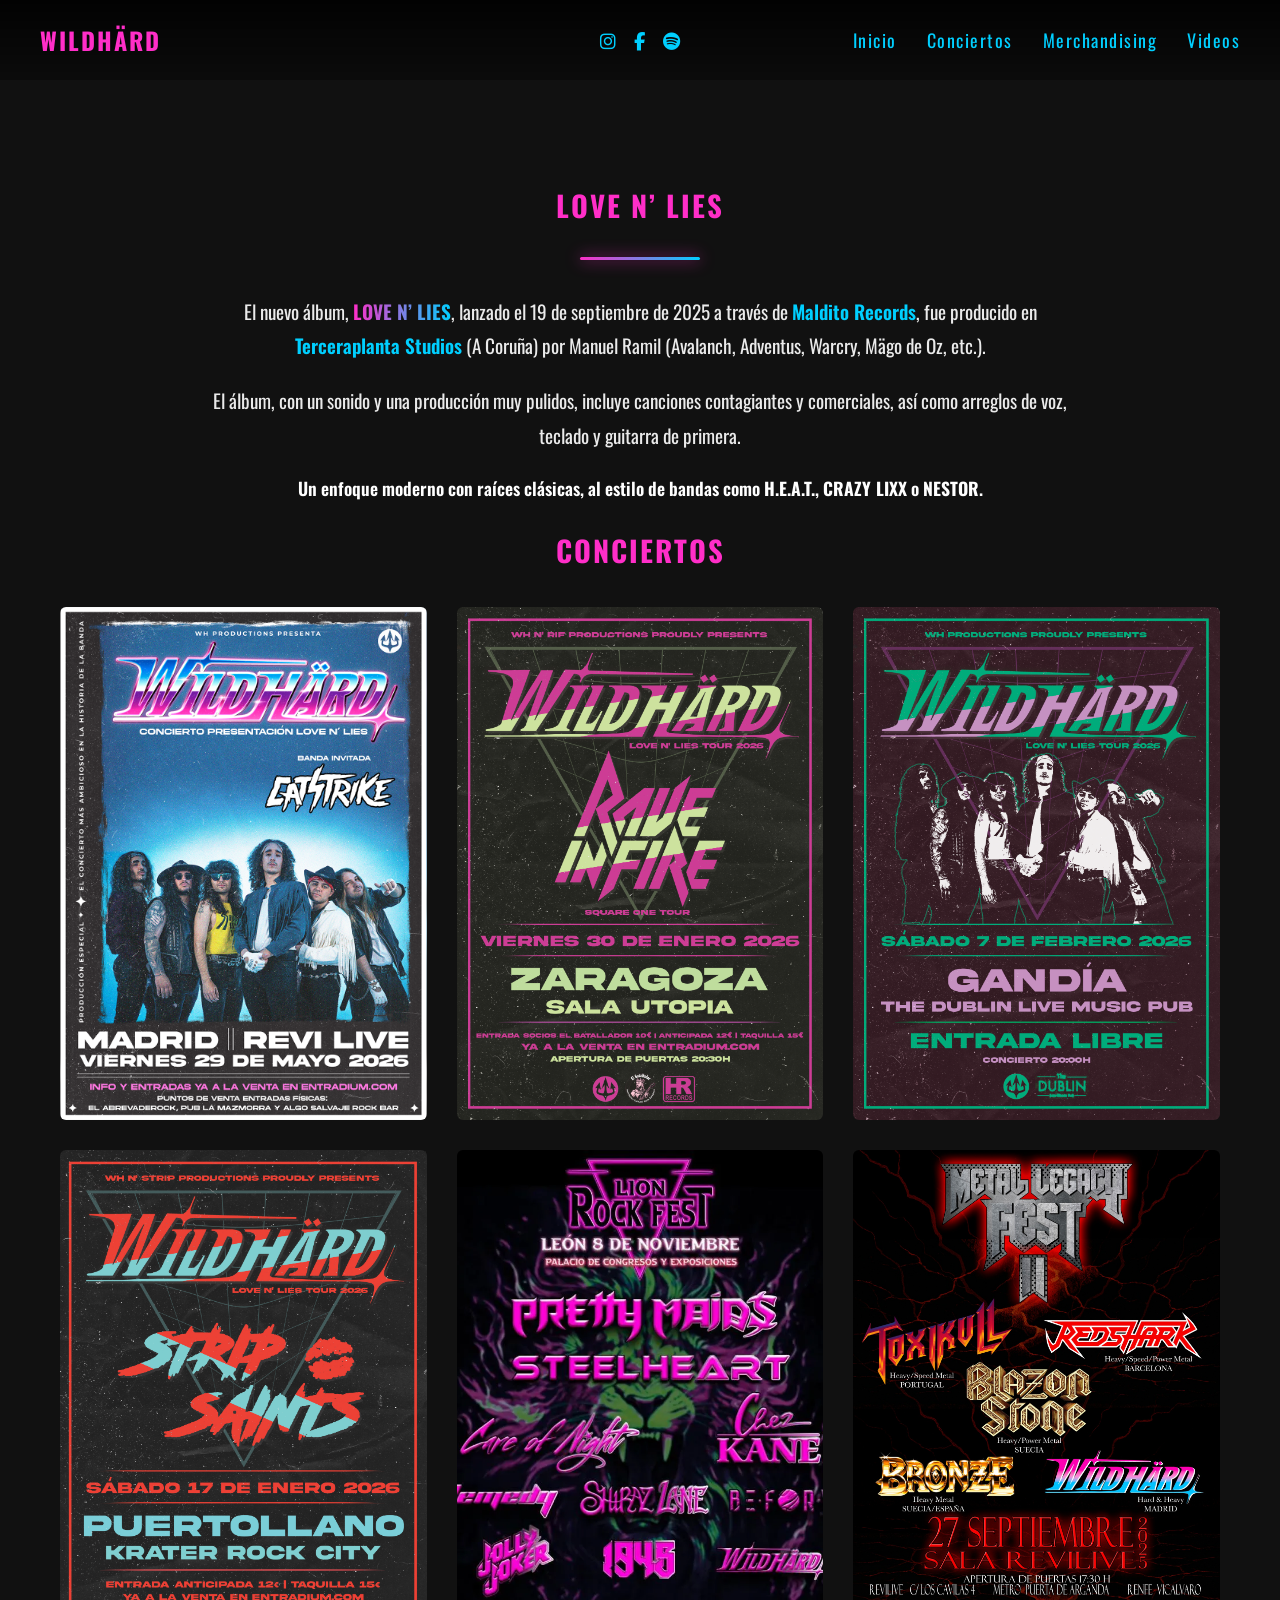
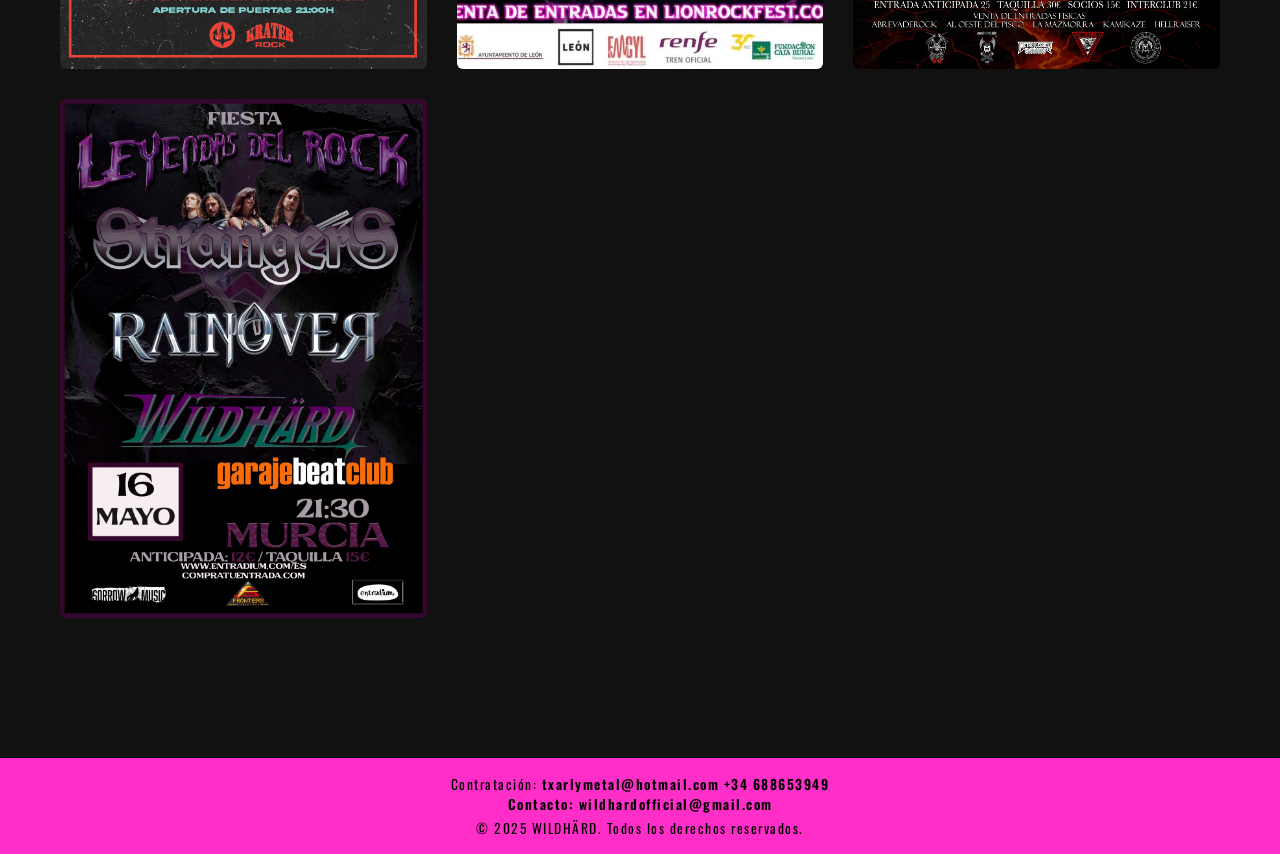
==== conciertos.html @ 35813f17 "cambios redes sociales" ====
<!DOCTYPE html>
<html lang="es">
<head>
    <meta charset="UTF-8">
    <title>WildHärd | Hard Rock Melódico desde Madrid</title>
    <meta name="description" content="WildHärd es una banda madrileña de hard rock melódico con influencias de los 80. Nuevo álbum LOVE N’ LIES disponible.">
    <meta name="keywords" content="WildHärd, hard rock, rock melódico, banda española, heavy rock">
    <meta name="author" content="WildHärd">
    <meta name="viewport" content="width=device-width, initial-scale=1.0">
    <link rel="stylesheet" href="style.css">
    <link href="https://fonts.googleapis.com/css2?family=Oswald:wght@300;400;600&display=swap" rel="stylesheet">
    <link rel="stylesheet" href="https://cdnjs.cloudflare.com/ajax/libs/font-awesome/6.5.1/css/all.min.css">
</head>
<body>
   
<header>
 <header>
     <nav class="navbar">

        <div class="logo">
            <h2>WILDHÄRD</h2>
        </div>

        <div class="nav-socials">
            <a href="https://www.instagram.com/wildhardofficial" target="_blank">
                <i class="fab fa-instagram"></i>
            </a>
            <a href="facebook.com/wildhardofficial" target="_blank">
                <i class="fab fa-facebook-f"></i>
            </a>
            <a href="open.spotify.com/intl-es/artist/3HBIdpcmP59kDYQdPe7354?si=A1oS_pzCQ" target="_blank">
                <i class="fab fa-spotify"></i>
            </a>
        </div>

        <div class="burger" id="burger">☰</div>

        <ul class="menu" id="menu">
            <li><a href="index.html">Inicio</a></li>
            <li><a href="conciertos.html">Conciertos</a></li>
            <li><a href="tienda.html">Merchandising</a></li>
            <li><a href="videos.html">Videos</a></li>
        </ul>

    </nav>
</header>
<main class="container">
 <section class="album-info reveal">

    <h1 class="album-title">
        LOVE N’ LIES
    </h1>

    <div class="glow-divider"></div>

    <p>
        El nuevo álbum, <span class="album-name">LOVE N’ LIES</span>, lanzado el 19 de septiembre de 2025 a través de 
        <a href="https://www.malditorecords.net/" target="_blank" rel="noopener">Maldito Records</a>, 
        fue producido en 
        <a href="https://terceraplanta.com/" target="_blank" rel="noopener">Terceraplanta Studios</a> 
        (A Coruña) por Manuel Ramil (Avalanch, Adventus, Warcry, Mägo de Oz, etc.).
    </p>

    <p>
        El álbum, con un sonido y una producción muy pulidos, incluye canciones contagiantes y comerciales,
        así como arreglos de voz, teclado y guitarra de primera.
    </p>

    <p class="highlight">
        Un enfoque moderno con raíces clásicas, al estilo de bandas como 
        <strong>H.E.A.T.</strong>, <strong>CRAZY LIXX</strong> o <strong>NESTOR</strong>.
    </p>
<h1>CONCIERTOS</h1>
</section>


    <section class="concert-grid">
        
        <div class="concert-card">
            <img src="img/CARTEL REVI RRSS.png" alt="Concierto Madrid">
        </div>

        <div class="concert-card">
            <img src="img/CARTEL ZARAGOZA 30 ENERO 2.png" alt="Concierto Zaragoza">
        </div>

         <div class="concert-card">
            <img src="img/CARTEL GANDÍA 7 FEBRERO.png" alt="Concierto Gandía">
        </div>

        <div class="concert-card">
            <img src="img/CARTEL PUERTOLLANO 17 ENERO JPG.jpg" alt="Concierto Gandía">
        </div>
    
        <div class="concert-card">
            <img src="img/lion-rock-fest.jpg.webp" alt="Concierto Gandía">
        </div>
        <div class="concert-card">
            <img src="img/metal legacy.jpg" alt="Concierto Gandía">
        </div>
        <div class="concert-card">
            <img src="img/Fiesta Leyendas.jpeg" alt="Concierto Gandía">
        </div>

        <!-- Añade tantos como quieras -->
    </section>
</main>
<script>
    const burger = document.querySelector('.burger');
    const menu = document.querySelector('.menu');

    burger.addEventListener('click', () => {
        menu.classList.toggle('active');
    });
</script>
 <footer class="site-footer">
        <p>
            Contratación: 
            <a href="mailto:txarlymetal@hotmail.com">
                txarlymetal@hotmail.com
            </a>
            <a href="callto:+34 688653949">
                +34 688653949
            </a>
               <br>
             <a href="mailto:wildhardofficial@gmail.com">
                Contacto: wildhardofficial@gmail.com
            </a>
        </p>

        <p class="copyright">
            © 2025 WILDHÄRD. Todos los derechos reservados.
        </p>
    </footer>
</body>
</html>
---- style.css ----
* {
    margin: 0;
    padding: 0;
    box-sizing: border-box;
}

img {
    max-width: 100%;
    height: auto;
}
body {
    background-color: #111;
    color: #fff;
    font-family: 'Oswald', sans-serif;

}
.container {
    max-width: 1600px;
    margin: 0 auto;
    padding: 20px 60px 60px;
}
/* NAVBAR */
.burger {
    display: none;
    font-size: 26px;
    cursor: pointer;
}
.navbar {
    position: fixed;
    top: 0;
    left: 0;
    width: 100vw;
    height: 80px;
    display: flex;
    align-items: center;
    justify-content: space-between; /* 🔑 CLAVE */
    padding: 0 40px;   /* margen visual a los lados */
    z-index: 1000;
    background: linear-gradient(
        to bottom,
        rgba(0,0,0,0.85),
        rgba(0,0,0,0.3)
    );
}

.navbar.scrolled {
    background: rgba(0,0,0,0.9);
}

header {
    padding-top: 80px;   /* MISMO valor que la navbar */
}
.navbar-logo {
    font-size: 50px;
    font-weight: 600;
    letter-spacing: 3px;
    margin-right: auto; 
    display: flex;
    align-items: center;  
         /* 🔑 lo empuja al extremo izquierdo */
}
.navbar-logo h2 {
             /* 🔑 CLAVE ABSOLUTA */
    font-size: 45px;
    letter-spacing: 3px;
    font-weight: 600;
    color: #f052c6; 
}

/* ===== SOCIAL ICONS NAVBAR ===== */
.nav-socials {
    display: flex;
    gap: 18px;
    position: absolute;
    left: 50%;
    transform: translateX(-50%);
}

.nav-socials a {
    color: #00cfff;
    font-size: 18px;
    transition: transform 0.3s ease, color 0.3s ease;
}

.nav-socials a:hover {
    color: #ff2ec8;
    transform: scale(1.25);
}
.menu {
    list-style: none;
    display: flex;
    gap: 30px;
    margin-left: 0;   /* 🔑 ESTO lo empuja a la derecha */
}

.menu li a {
    font-family: 'Oswald', sans-serif;
    text-decoration: none;
    color: #00cfff;                /* AZUL */
    font-size: 18px;
    letter-spacing: 1.5px;
    transition: color 0.3s ease, text-shadow 0.3s ease;
}

/* HOVER ROSA */
.menu li a:hover {
    color: #ff2ec8;                /* ROSA */
    text-shadow: 0 0 8px rgba(255, 46, 200, 0.8);
}

/* LINK ACTIVO (opcional) */
.menu li a.active {
    color: #ff2ec8;
}

.media-section {
    max-width: 1200px;
    margin: 80px auto;
    text-align: center;
    padding: 0 60px;
}

.media-embed {
    width: 100%;
    max-width: 1100px;
    margin: 40px auto;
}

.media-embed iframe {
    width: 120%;
    height: 480px;
    border-radius: 12px;
    border: none;
}
/* MÓVIL */
@media (max-width: 768px) {
    .media-embed {
    width: 100%;
    max-width: 500px;   /* ⬅️ MÁS ANCHO */
    padding: 0 0px;    /* aire en móviles pequeños */
}

.media-embed iframe {
    width: 400;
    height: 400px;
    border-radius: 10px;
    border: none;
}

}

/* CAROUSEL */
.carousel {  
    height: 50vh;
    position: relative;
    overflow: hidden;
}

.carousel img {
    position: absolute;
    width: 100%;
    height: 100%;
    object-fit:cover;
    opacity: 0;
    transition: opacity 1s ease-in-out;
}

.carousel img.active {
    opacity: 1;
}
.carousel img.top {
    object-position: center 13%;
    opacity: 1;
}
.superior {
    object-position: center 20%;
    opacity: 1;
}

/* ===== TÍTULO SECCIÓN FORMACIÓN ===== */
.members h2, .media-section h2 {
    text-align: center;
    margin-bottom: 60px;
    font-size: 2rem;
    letter-spacing: 3px;
}


/* BAND DESCRIPTION */
.bandlogo {
    display: flex;
    justify-content: center;
    margin: 20px 30px 30px 40px;
}

.bandlogo img {
    max-width: 900px;   /* ajusta según el tamaño del logo */
    width: 100%;
    height: auto;
    filter: drop-shadow(0 0 15px rgba(0,0,0,0.8));
}

.band-description {
    max-width: 1500px;
    margin: 40px auto;
    text-align: justify;
    font-size: 22px;
    line-height: 1.8;
}

/* MEMBERS */
.members {
    max-width: 1500px;
    margin: 0 auto 100px;
}

.member {
    display: flex;
    align-items: center;
    margin: 60px 0;
    gap: 40px;
    justify-content: center;
}

.member.reverse {
    flex-direction: row-reverse;
}

.member img {
    width: 300px;
    height: 400px;
    object-fit: cover;
    filter: grayscale(20%);
    border-radius: 10px;
    transition: transform 0.4s ease, box-shadow 0.4s ease;
}
/* ===== IMÁGENES MIEMBROS ===== */

/* Hover */
.member img:hover {
    transform: scale(1.07);
    box-shadow: 
        0 0 15px rgba(0, 207, 255, 0.6),
        0 0 30px rgba(255, 46, 200, 0.4);
}

@media (max-width: 768px) {

    .member {
        flex-direction: column;
        text-align: center;
    }

    .member.reverse {
        flex-direction: column;
    }

    .member img {
        width: 220px;
        margin-bottom: 20px;
    }
}

.member-text h3 {
    font-size: 32px;
    margin-bottom: 10px;
     color: #00cfff;
}

.member-text p {
    font-weight: 500;
    line-height: 1.6;
    font-size: 22px;
    
}
/*MOBILE */

@media (max-width: 768px) {
    .member,
    .member.reverse {
        flex-direction: column;
        text-align: center;
    }

    .member img {
        width: 220px;
        height: 220px;
    }


}

/* ===== MERCH ===== */
.merch-section {
    text-align: center;
    margin-bottom: 100px;
}

.merch-grid {
    display: grid;
    grid-template-columns: repeat(3, 1fr);
    gap: 30px;
    margin-top: 40px;
}

.merch-grid a {
    display: block;
    overflow: hidden;
    border-radius: 10px;
}

.merch-grid img {
    width: 100%;
    height: 100%;
    object-fit: cover;
    transition: transform 0.4s ease, box-shadow 0.4s ease;
}

/* Hover brutal */
.merch-grid a:hover img {
    transform: scale(1.08);
    box-shadow:
        0 0 20px rgba(255, 46, 200, 0.6),
        0 0 35px rgba(0, 207, 255, 0.4);
}

/* Responsive */
@media (max-width: 1024px) {
    .merch-grid {
        grid-template-columns: repeat(2, 1fr);
    }
}

@media (max-width: 600px) {
    .merch-grid {
        grid-template-columns: 1fr;
    }
}

/* ===== VIDEOS ===== */
.video-section {
    text-align: center;
    margin-bottom: 100px;
}

.video-grid {
    display: grid;
    grid-template-columns: repeat(3, 1fr);
    gap: 30px;
    margin-top: 40px;
}

.video-card {
    position: relative;
    overflow: hidden;
    cursor: pointer;
    transition: transform 0.3s ease, box-shadow 0.3s ease;
}

.video-card img {
    width: 100%;
    display:flex;
    transition: transform 0.3s ease;
}

.video-card:hover img {
    transform: scale(1.05);
    box-shadow: 0 0 20px rgba(255, 0, 150, 0.6); /* efecto glow rosa/rockero */
}

.video-card a{
    text-decoration: none
}

.video-card p {
    text-align: center;
    margin-top: 0.5rem;
    font-weight: 500;
    color: #fff;
    text-decoration: none;
}
/* Responsive */
@media (max-width: 1024px) {
    .video-grid { grid-template-columns: repeat(2, 1fr); }
}
@media (max-width: 600px) {
    .video-grid { grid-template-columns: 1fr; }
}


/* ===== FOOTER ===== */
/* ===== FOOTER FULL WIDTH ===== */
.site-footer {
    width: 100%;
    background: #ff2ec8;
    color: #000;
    text-align: center;
    padding: 12px 10px;      /* más fino */
    font-family: 'Oswald', sans-serif;
    letter-spacing: 1.5px;
    margin-top: 80px;
}

.site-footer p {
    margin: 4px 0;          /* menos aire vertical */
    font-size: 0.85rem;
}

.site-footer a {
    color: #000;
    font-weight: 600;
    text-decoration: none;
    transition: color 0.3s ease, text-shadow 0.3s ease;
}

.site-footer a:hover {
    color: #fff;
    text-shadow: 0 0 6px rgba(255, 255, 255, 0.6);
    box-shadow: 0 -2px 15px rgba(255, 46, 200, 0.6);
}
/* MOBILE NAV */
@media (max-width: 768px) {
    .menu {
        position: absolute;
        top: 100%;
        right: 0;
        width: 100%;
        background: #000;
        flex-direction: column;
        align-items: center;
        gap: 20px;
        padding: 30px 0;
        display: none;
    }

    .menu.active {
        display: flex;
    }

    .burger {
        display: block;
        margin-left: auto;
    }
      .nav-socials {
        display: flex !important;
        gap: 15px;
        margin-left: 10vw;
    }
}
@media (max-width: 1024px) {
    .logo h2 {
        font-size: 34px;
    }

    .menu {
        gap: 20px;
    }

    .menu li a {
        font-size: 16px;
    }

    .nav-socials a {
        font-size: 18px;
    }
}
@media (max-width: 768px) {

    .navbar {
        padding: 0 20px;
    }

    /* Ocultamos menú y redes */
    .menu,
    .nav-socials {
        display: none;
    }

    /* Burger visible */
    .burger {
        display: block;
        margin-left: auto;
        font-size: 28px;
        color: #00cfff;
        cursor: pointer;
    }

    .logo h2 {
        font-size: 30px;
    }

    /* MENU DESPLEGABLE */
    .menu.active {
        position: absolute;
        top: 80px;
        left: 0;
        width: 100%;
        background: rgba(0,0,0,0.95);
        flex-direction: column;
        align-items: center;
        gap: 20px;
        padding: 30px 0;
        display: flex;
    }

    .menu.active + .nav-socials {
        display: flex;
        justify-content: center;
        gap: 25px;
        padding-bottom: 20px;
    }
}
/* CONCIERTOS */
.concert-grid {
    display: grid;
    grid-template-columns: repeat(3, 1fr);
    gap: 30px;
}
.concert-card {
    background: #111;
    overflow: hidden;
    border-radius: 6px;
    transition: transform 0.4s ease, box-shadow 0.4s ease;
}
.concert-card img {
    width: 100%;
    height: 100%;
    object-fit: cover;
    display: block;
}
.concert-card:hover {
    transform: scale(1.05);
    box-shadow: 0 20px 40px rgba(0,0,0,0.7);
}
.album-info {
    max-width: 900px;
    margin: 0 auto 30px;
    text-align: center;
    color: #eaeaea;
    font-size: 1.2rem;
    line-height: 1.8;
}

.album-info p {
    margin-bottom: 20px;
}

.album-info a {
    color: #00cfff;
    text-decoration: none;
    font-weight: 600;
    transition: color 0.3s ease;
}

.album-info a:hover {
    color: #ff2ec8;
}

.album-info .highlight {
    font-size: 1.1rem;
    font-weight: 600;
    color: #ffffff;
}
/* ===== H1 ROSA (TODAS LAS PÁGINAS) ===== */
h1,h2 {
    color: #ff2ec8;
    font-family: 'Oswald', sans-serif;
    letter-spacing: 2px;
}
/* LOVE N' LIES resaltado dentro del texto */
.album-name {
    font-weight: 700;
    background: linear-gradient(90deg, #ff2ec8, #00cfff);
    -webkit-background-clip: text;
    -webkit-text-fill-color: transparent;
}

/* Línea separadora con glow */
.glow-divider {
    width: 120px;
    height: 3px;
    margin: 25px auto 35px;
    background: linear-gradient(90deg, #ff2ec8, #00cfff);
    box-shadow: 0 0 15px rgba(255, 46, 200, 0.8);
    border-radius: 10px;
}

@media (max-width: 1024px) {
    .concert-grid {
        grid-template-columns: repeat(2, 1fr);
    }

    .concert-card img {
        height: 380px;
    }
}
@media (max-width: 600px) {
    .concert-grid {
        grid-template-columns: 1fr;
    }

    .concert-card img {
        height: 320px;
    }
}
@media (max-width: 600px) {
    .album-info {
        font-size: 0.95rem;
        padding: 0 10px;
    }

    .album-info .highlight {
        font-size: 1rem;
    }
}
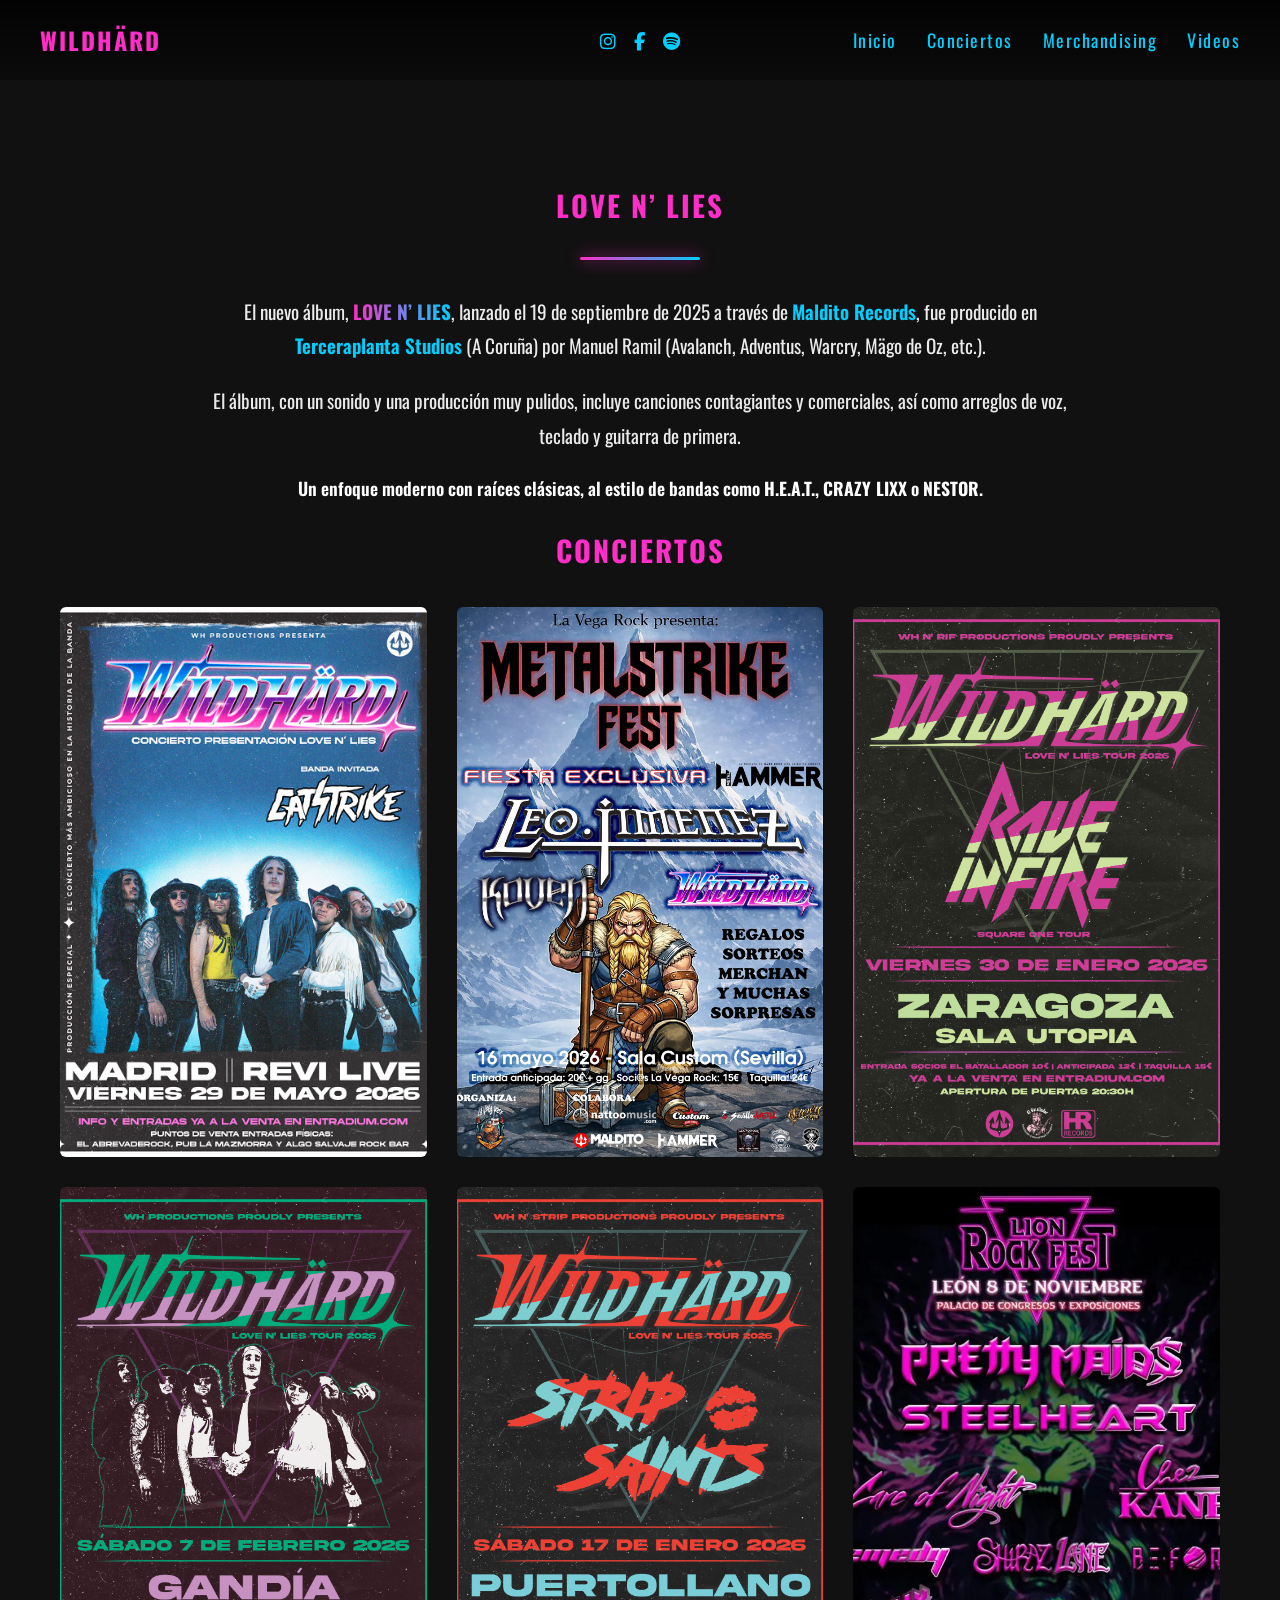
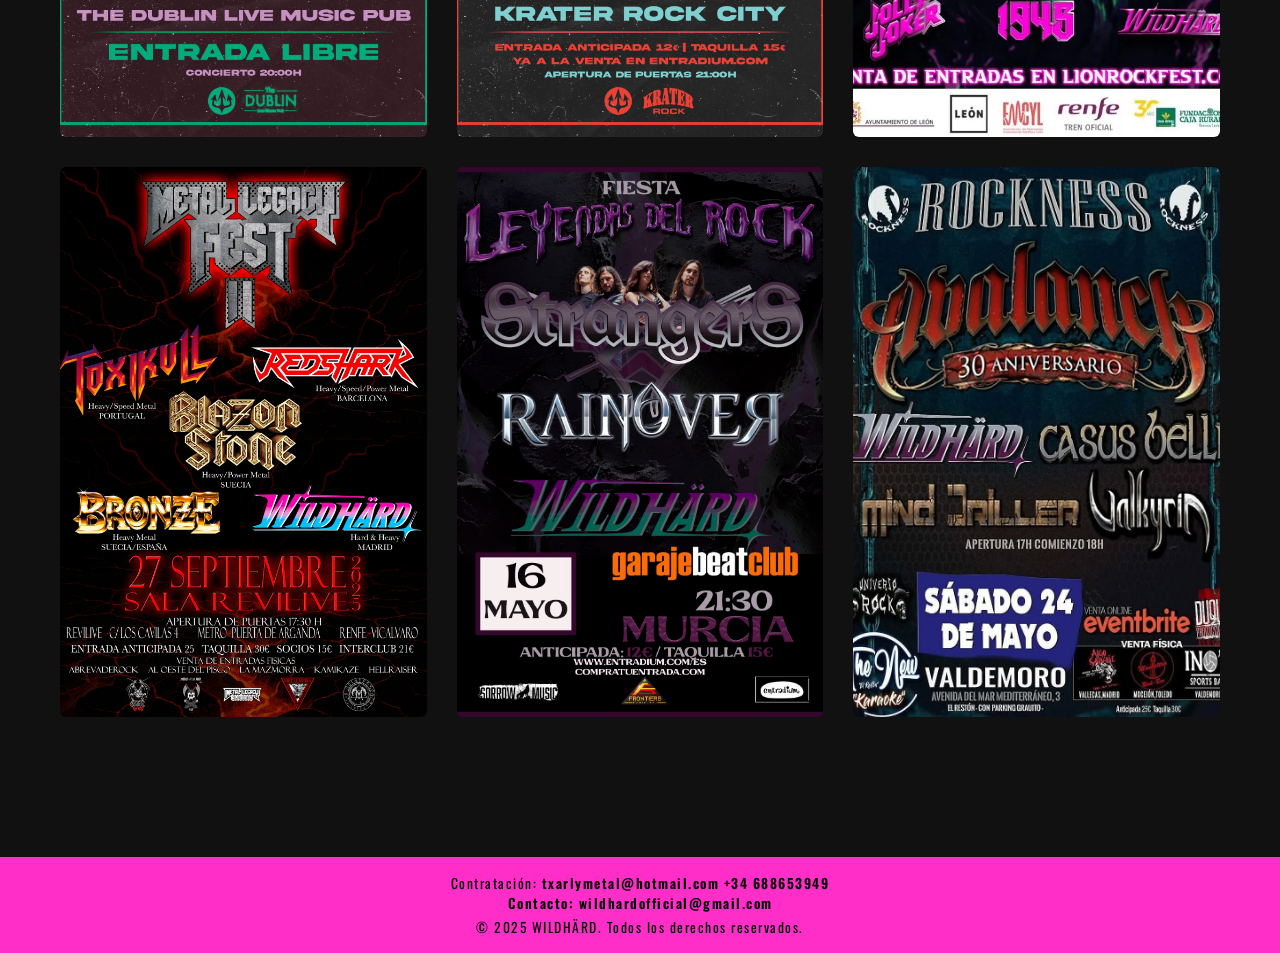
==== commit 6947009c: "Cambios para publicar" ====
--- a/conciertos.html
+++ b/conciertos.html
@@ -76,8 +76,22 @@
 
     <section class="concert-grid">
         
+        <a 
+        href="https://entradium.com/es/events/wildhard-en-madrid-concierto-presentacion-love-n-lies"
+        target="_blank"
+        class="concert-link"
+        >
+            <div class="concert-card">
+                <img src="img/CARTEL REVI RRSS.png" alt="Concierto Madrid">
+
+                <div class="concert-overlay">
+                    <span>COMPRAR ENTRADAS</span>
+                </div>
+            </div>
+        </a>
+
         <div class="concert-card">
-            <img src="img/CARTEL REVI RRSS.png" alt="Concierto Madrid">
+            <img src="img/sevilla metalstrike fest 16 mayo.jpg" alt="Concierto Sevilla">
         </div>
 
         <div class="concert-card">
@@ -100,6 +114,9 @@
         </div>
         <div class="concert-card">
             <img src="img/Fiesta Leyendas.jpeg" alt="Concierto Gandía">
+        </div>
+           <div class="concert-card">
+            <img src="img/avalanch.jpeg" alt="Concierto Avalanch">
         </div>
 
         <!-- Añade tantos como quieras -->
--- a/style.css
+++ b/style.css
@@ -124,25 +124,44 @@
 .media-embed {
     width: 100%;
     max-width: 1100px;
-    margin: 40px auto;
+    margin: auto;
 }
 
 .media-embed iframe {
-    width: 120%;
+    width: 100%;
     height: 480px;
     border-radius: 12px;
     border: none;
 }
+.dossier-btn {
+    display: inline-block;
+    margin-top: 30px;
+    padding: 14px 32px;
+    border: 2px solid #ff2ec8;
+    color: #ff2ec8;
+    text-decoration: none;
+    font-family: 'Oswald', sans-serif;
+    letter-spacing: 2px;
+    text-transform: uppercase;
+    box-shadow: 0 0 20px rgba(255,46,200,0.6);
+    transition: all 0.3s ease;
+}
+
+.dossier-btn:hover {
+    background: #ff2ec8;
+    color: #000;
+    box-shadow: 0 0 30px rgba(255,46,200,0.9);
+}
 /* MÓVIL */
 @media (max-width: 768px) {
     .media-embed {
     width: 100%;
-    max-width: 500px;   /* ⬅️ MÁS ANCHO */
+    max-width: 430px;   /* ⬅️ MÁS ANCHO */
     padding: 0 0px;    /* aire en móviles pequeños */
 }
 
 .media-embed iframe {
-    width: 400;
+    width: 230px;
     height: 400px;
     border-radius: 10px;
     border: none;
@@ -305,11 +324,46 @@
 }
 
 .merch-grid a {
+    position: relative;  
     display: block;
     overflow: hidden;
     border-radius: 10px;
 }
-
+.price {
+    position: absolute;
+    top: 14px;
+    right: 14px;
+    background: rgba(0, 0, 0, 0.85);
+    color: #ff2ec8;
+    font-family: 'Oswald', sans-serif;
+    font-size: 0.95rem;
+    padding: 6px 12px;
+    border: 2px solid #ff2ec8;
+    border-radius: 20px;
+    letter-spacing: 1px;
+    z-index: 3;
+    box-shadow: 0 0 10px rgba(255, 46, 200, 0.6);
+}
+.overlay {
+    position: absolute;
+    inset: 0;
+    background: rgba(0, 0, 0, 0.75);
+    display: flex;
+    align-items: center;
+    justify-content: center;
+    color: #ff2ec8;
+    font-family: 'Oswald', sans-serif;
+    font-size: 1rem;
+    letter-spacing: 2px;
+    opacity: 0;
+    transition: opacity 0.3s ease;
+    z-index: 2;
+}
+
+/* Hover */
+.merch-grid a:hover .overlay {
+    opacity: 1;
+}
 .merch-grid img {
     width: 100%;
     height: 100%;
@@ -517,11 +571,48 @@
     grid-template-columns: repeat(3, 1fr);
     gap: 30px;
 }
+
 .concert-card {
+    position: relative;
     background: #111;
     overflow: hidden;
     border-radius: 6px;
+    aspect-ratio: 2 / 3;   /* 🔑 MISMO FORMATO CARTEL */
     transition: transform 0.4s ease, box-shadow 0.4s ease;
+
+}
+.concert-link {
+    text-decoration: none;
+    color: inherit;
+}
+/* Overlay */
+.concert-overlay {
+    position: absolute;
+    inset: 0;
+    background: rgba(0, 0, 0, 0.75);
+    display: flex;
+    align-items: center;
+    justify-content: center;
+    opacity: 0;
+    transition: opacity 0.3s ease;
+}
+
+/* Texto */
+.concert-overlay span {
+    padding: 14px 28px;
+    border: 2px solid #ff2ec8;
+    color: #ff2ec8;
+    font-family: 'Oswald', sans-serif;
+    letter-spacing: 2px;
+    font-size: 1rem;
+    text-transform: uppercase;
+    box-shadow: 0 0 15px rgba(255, 46, 200, 0.6);
+    background: rgba(0,0,0,0.6);
+}
+
+/* Hover */
+.concert-card:hover .concert-overlay {
+    opacity: 1;
 }
 .concert-card img {
     width: 100%;
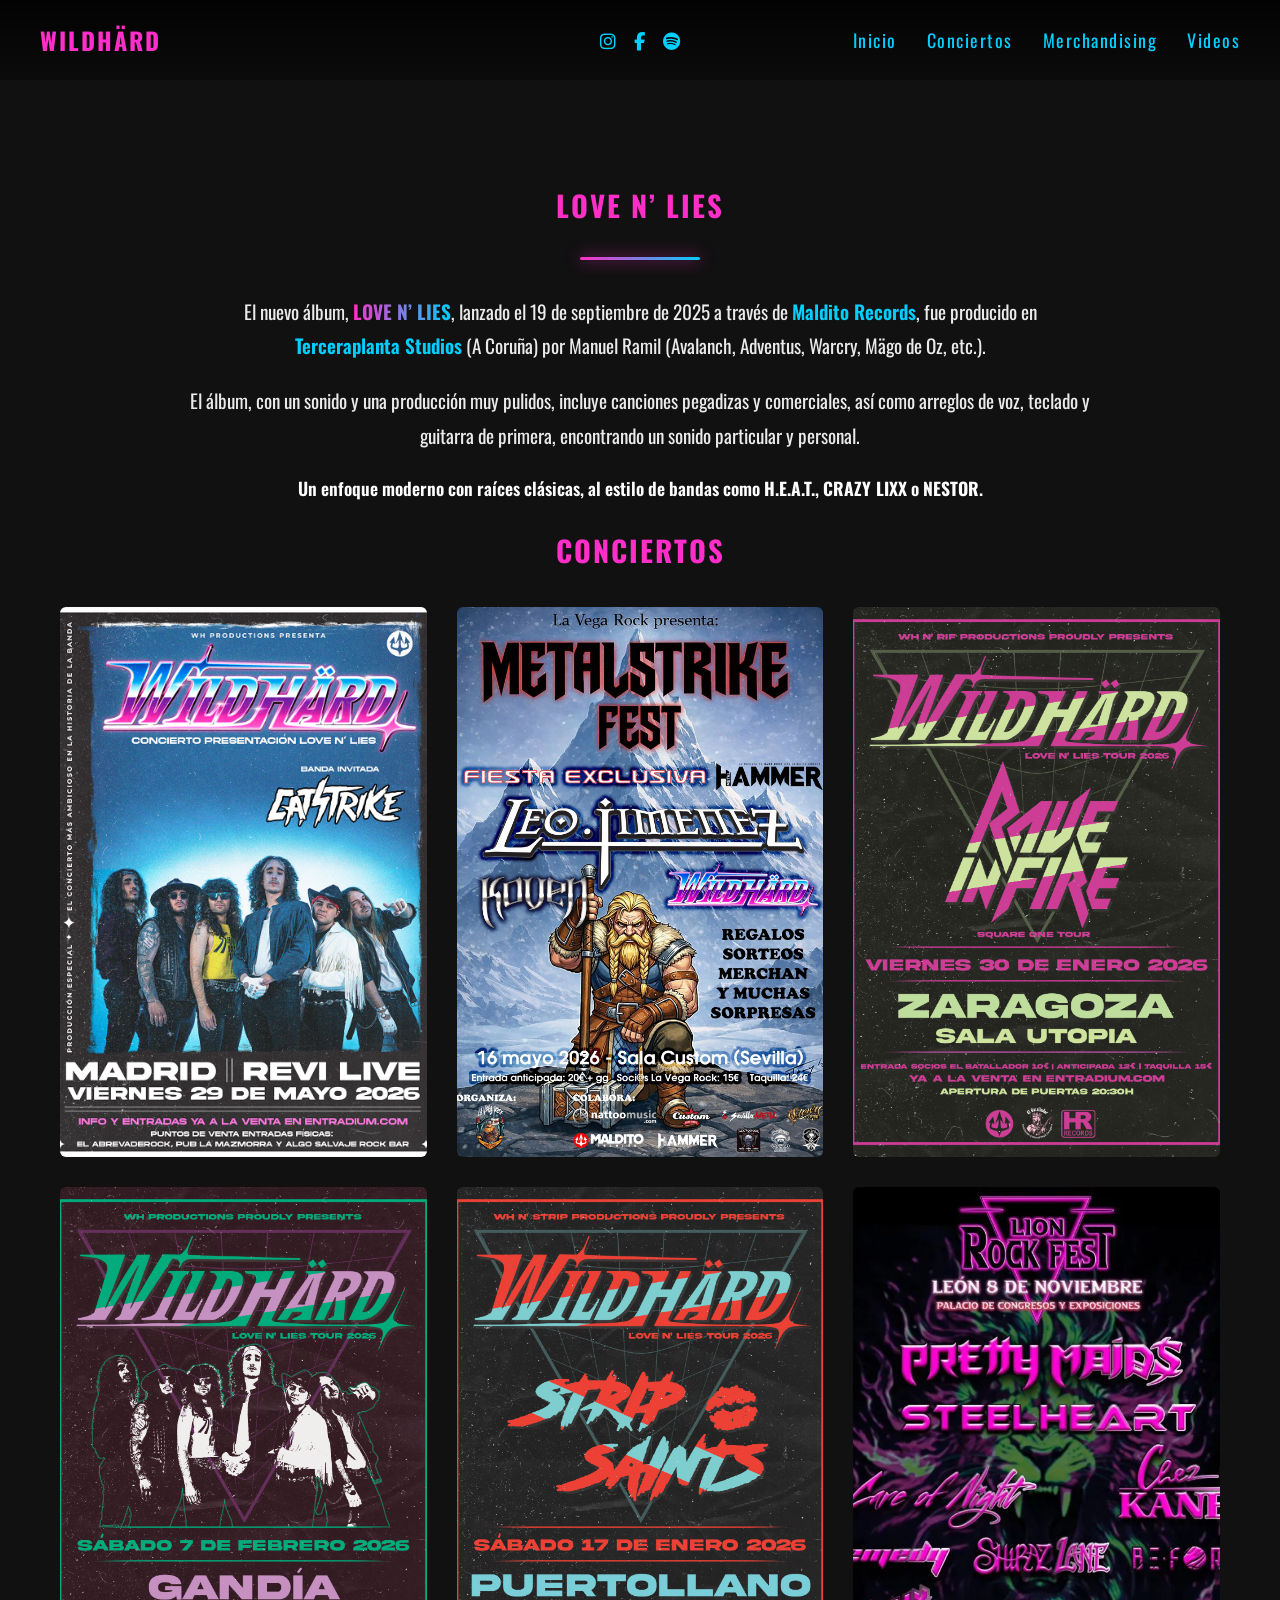
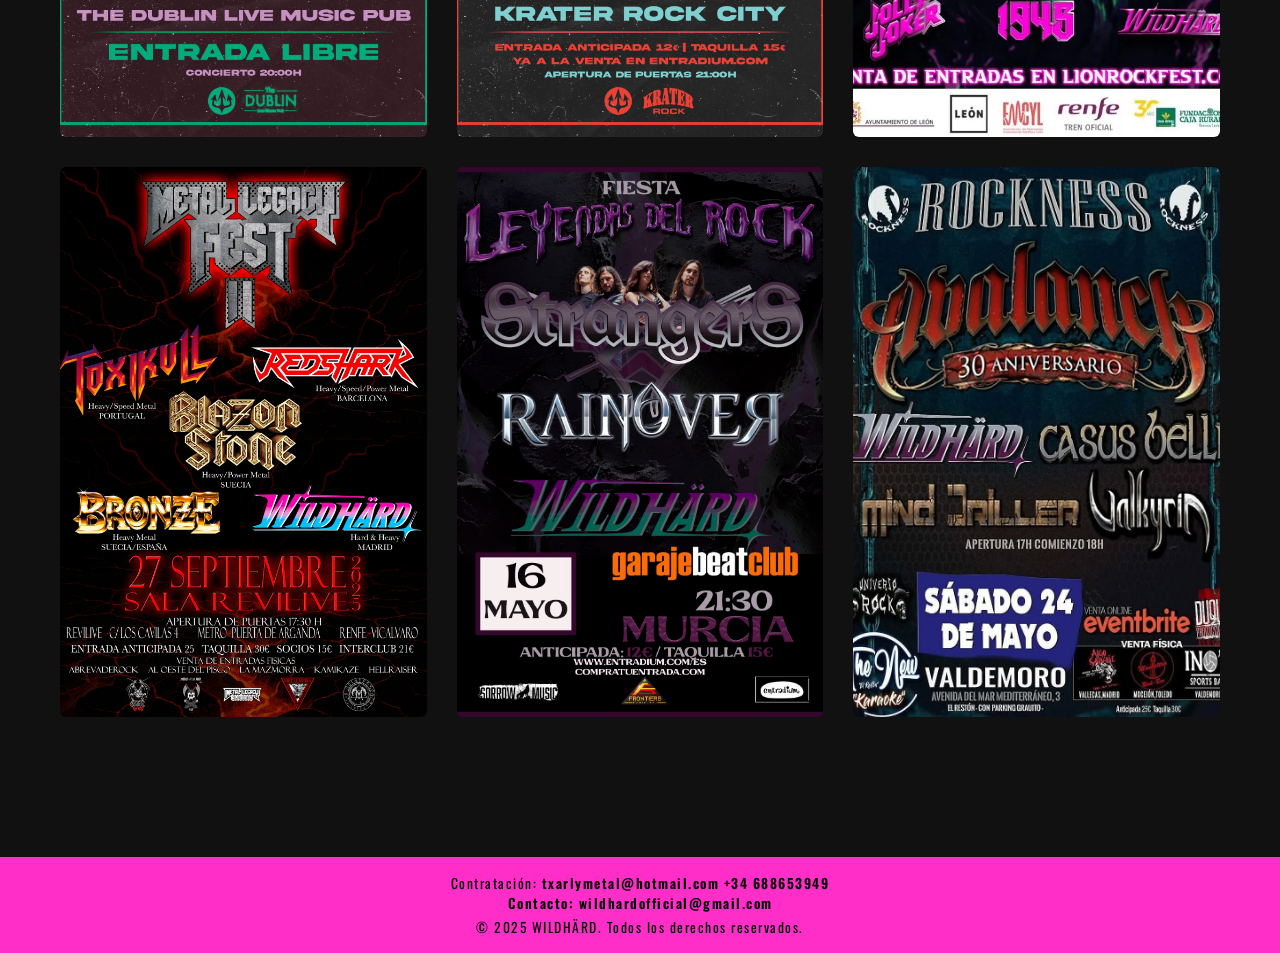
==== commit 8f2ba171: "cambios icono y ortografia y enlaces de los miembros" ====
--- a/conciertos.html
+++ b/conciertos.html
@@ -2,7 +2,7 @@
 <html lang="es">
 <head>
     <meta charset="UTF-8">
-    <title>WildHärd | Hard Rock Melódico desde Madrid</title>
+    <title>WildHärd Official Site | Hard Rock Melódico desde Madrid</title>
     <meta name="description" content="WildHärd es una banda madrileña de hard rock melódico con influencias de los 80. Nuevo álbum LOVE N’ LIES disponible.">
     <meta name="keywords" content="WildHärd, hard rock, rock melódico, banda española, heavy rock">
     <meta name="author" content="WildHärd">
@@ -10,6 +10,8 @@
     <link rel="stylesheet" href="style.css">
     <link href="https://fonts.googleapis.com/css2?family=Oswald:wght@300;400;600&display=swap" rel="stylesheet">
     <link rel="stylesheet" href="https://cdnjs.cloudflare.com/ajax/libs/font-awesome/6.5.1/css/all.min.css">
+    <link rel="icon" href="img/wh-metalizado.ico">
+
 </head>
 <body>
    
@@ -25,10 +27,10 @@
             <a href="https://www.instagram.com/wildhardofficial" target="_blank">
                 <i class="fab fa-instagram"></i>
             </a>
-            <a href="facebook.com/wildhardofficial" target="_blank">
+            <a href="https://www.facebook.com/wildhardofficial" target="_blank">
                 <i class="fab fa-facebook-f"></i>
             </a>
-            <a href="open.spotify.com/intl-es/artist/3HBIdpcmP59kDYQdPe7354?si=A1oS_pzCQ" target="_blank">
+            <a href="https://open.spotify.com/intl-es/artist/3HBIdpcmP59kDYQdPe7354?si=cLyb7bf_Ti2U7myqOc367A" target="_blank">
                 <i class="fab fa-spotify"></i>
             </a>
         </div>
@@ -62,8 +64,8 @@
     </p>
 
     <p>
-        El álbum, con un sonido y una producción muy pulidos, incluye canciones contagiantes y comerciales,
-        así como arreglos de voz, teclado y guitarra de primera.
+        El álbum, con un sonido y una producción muy pulidos, incluye canciones pegadizas y comerciales,
+        así como arreglos de voz, teclado y guitarra de primera, encontrando un sonido particular y personal.
     </p>
 
     <p class="highlight">
--- a/style.css
+++ b/style.css
@@ -157,7 +157,9 @@
     .media-embed {
     width: 100%;
     max-width: 430px;   /* ⬅️ MÁS ANCHO */
-    padding: 0 0px;    /* aire en móviles pequeños */
+    padding: 0 0px; 
+    justify-content: center;   /* aire en móviles pequeños */
+    
 }
 
 .media-embed iframe {
@@ -165,6 +167,8 @@
     height: 400px;
     border-radius: 10px;
     border: none;
+    justify-content: center;
+    margin-right: 0px;
 }
 
 }
@@ -253,6 +257,20 @@
     filter: grayscale(20%);
     border-radius: 10px;
     transition: transform 0.4s ease, box-shadow 0.4s ease;
+}
+.member-link {
+    text-decoration: none;
+    color: inherit;
+    display: block;
+}
+
+.member-link:hover .member {
+    transform: scale(1.02);
+    box-shadow: 0 15px 30px rgba(255, 46, 200, 0.35);
+    padding: 0px;
+}
+.member-text {
+    padding: 10px;
 }
 /* ===== IMÁGENES MIEMBROS ===== */
 
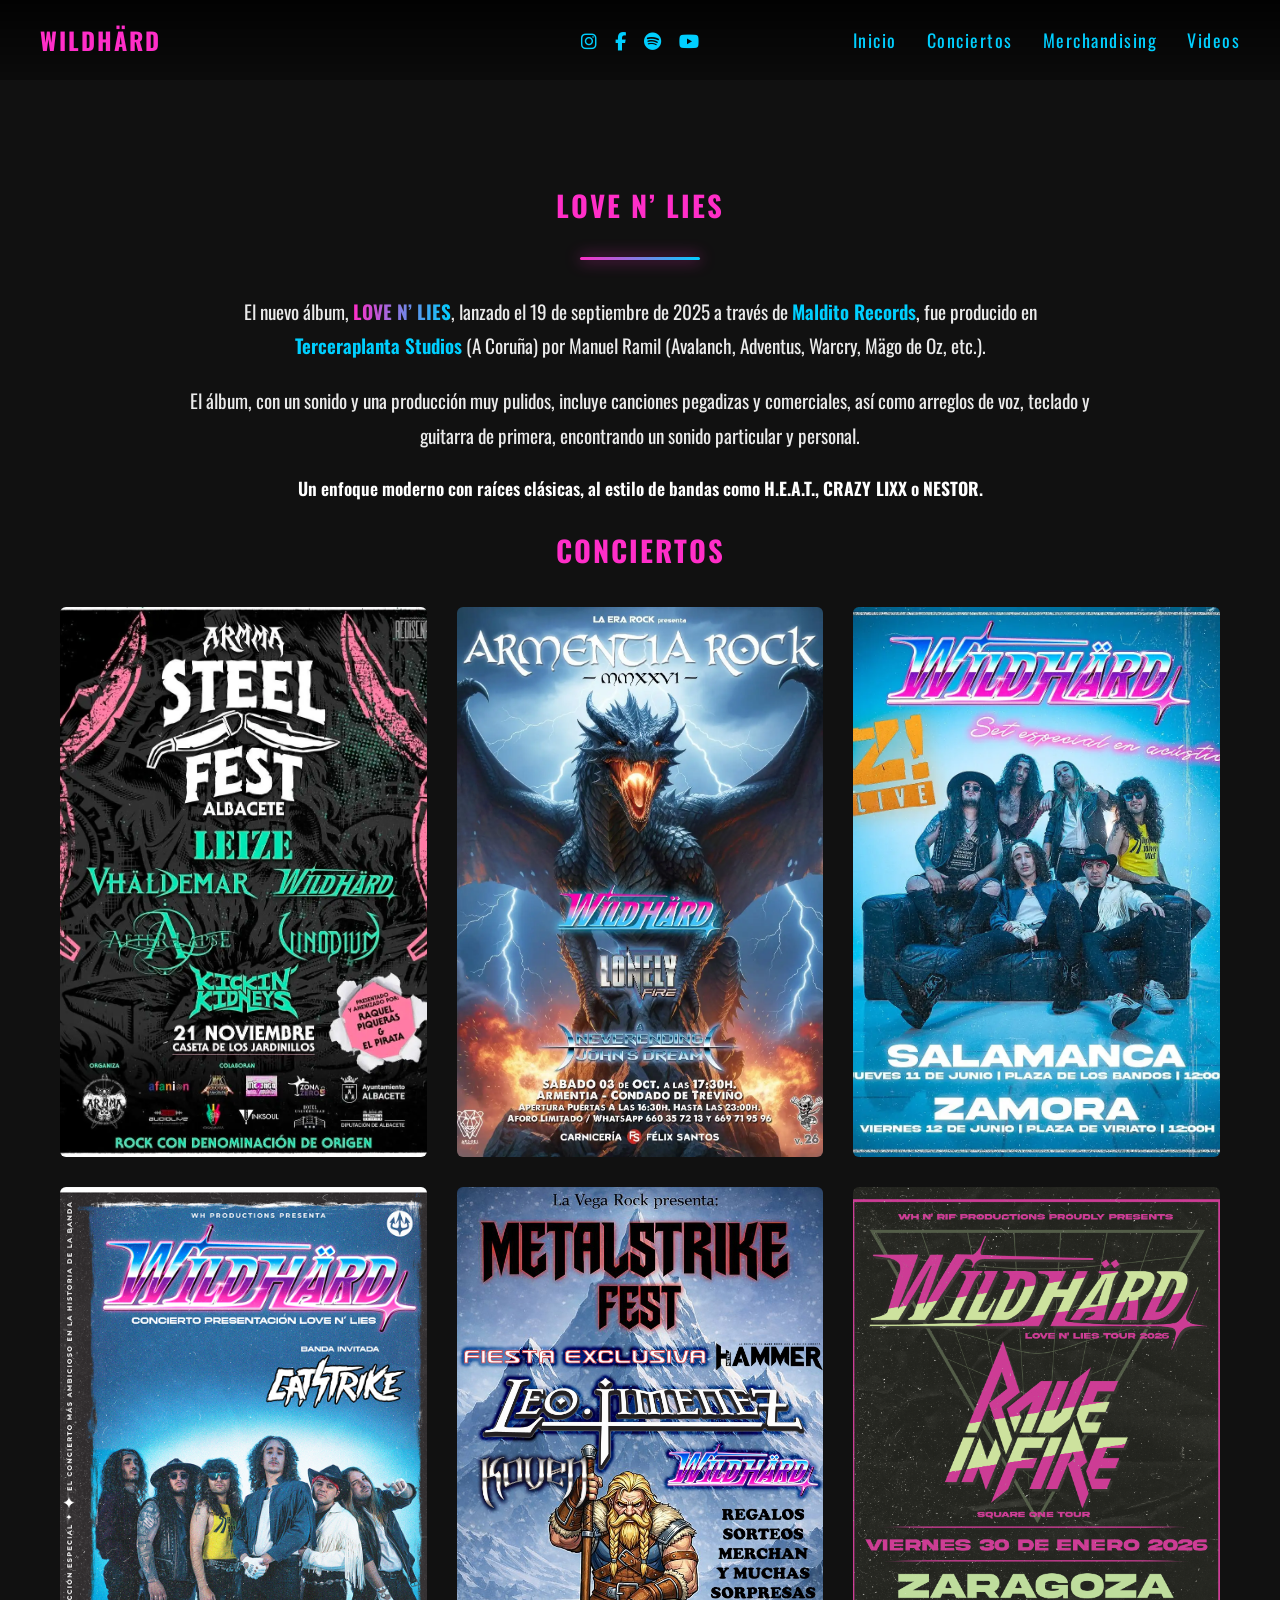
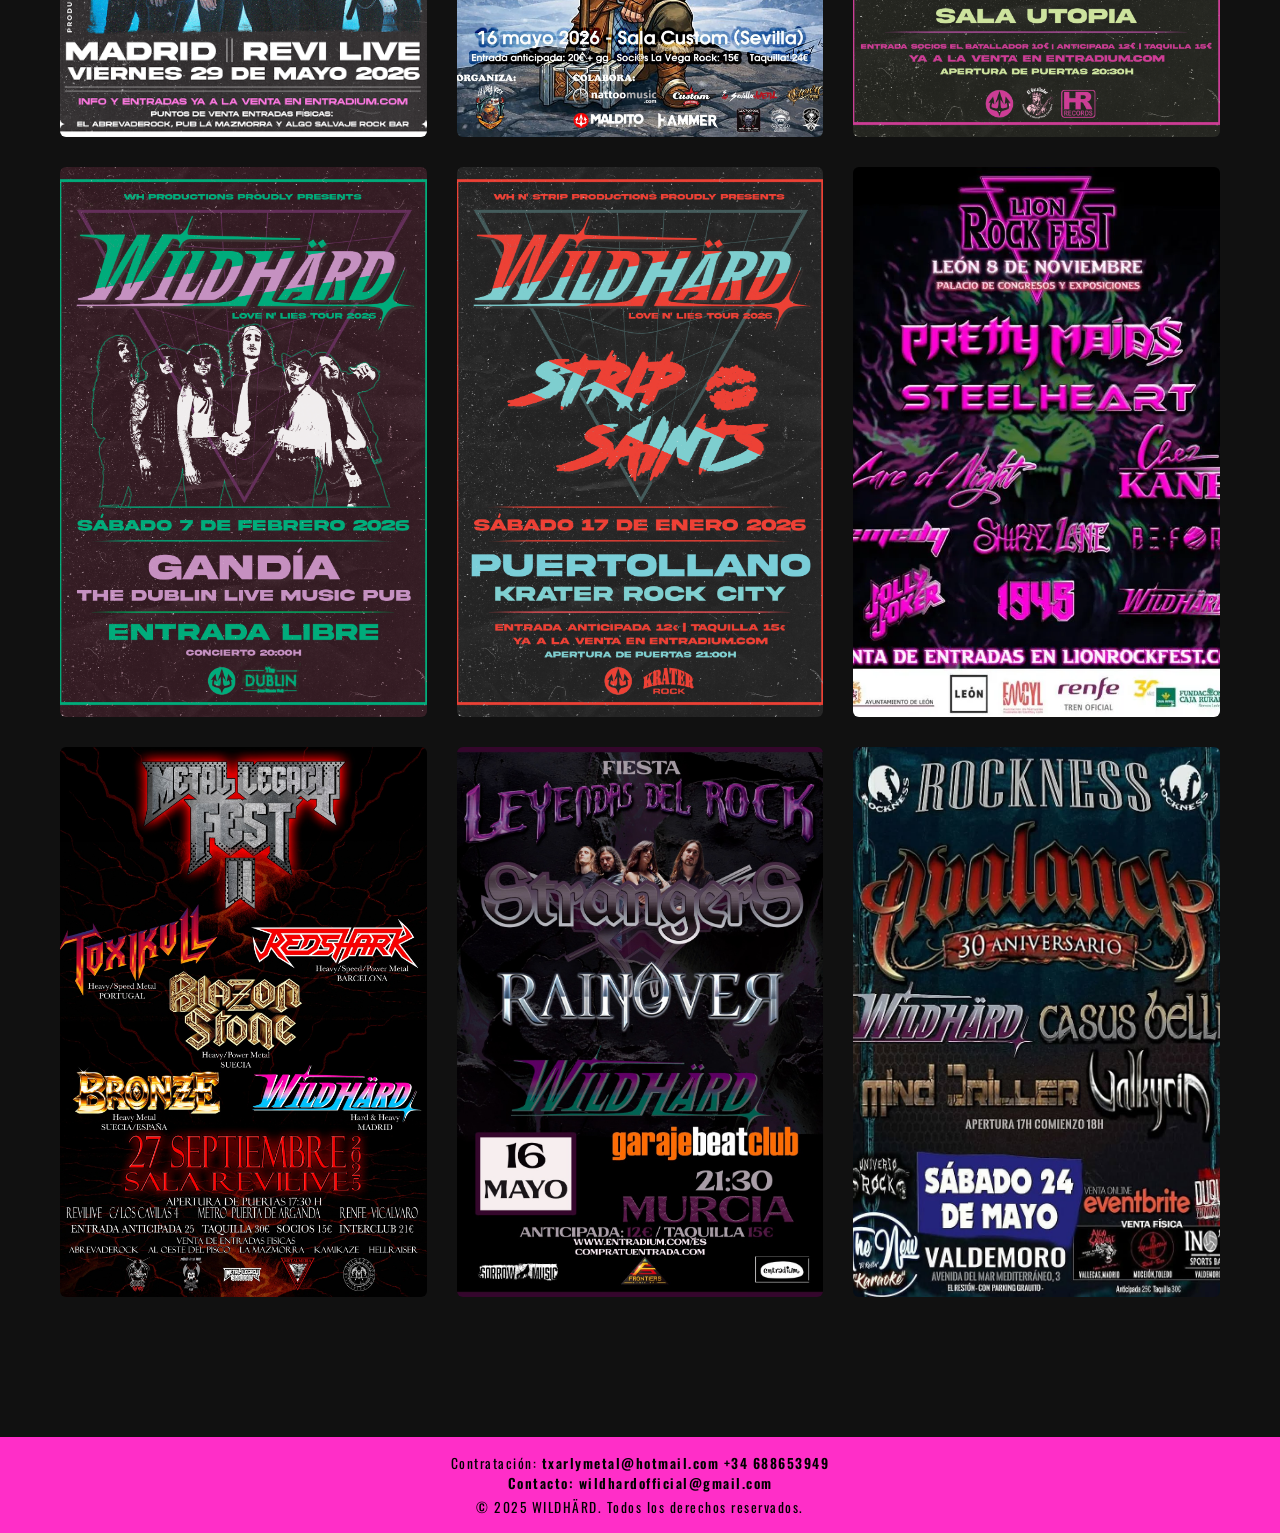
==== commit ff968c25: "enlace chase of love live madrid" ====
--- a/conciertos.html
+++ b/conciertos.html
@@ -7,11 +7,38 @@
     <meta name="keywords" content="WildHärd, hard rock, rock melódico, banda española, heavy rock">
     <meta name="author" content="WildHärd">
     <meta name="viewport" content="width=device-width, initial-scale=1.0">
-    <link rel="stylesheet" href="style.css">
+    <link rel="stylesheet" href="../style.css">
     <link href="https://fonts.googleapis.com/css2?family=Oswald:wght@300;400;600&display=swap" rel="stylesheet">
     <link rel="stylesheet" href="https://cdnjs.cloudflare.com/ajax/libs/font-awesome/6.5.1/css/all.min.css">
-    <link rel="icon" href="img/wh-metalizado.ico">
-
+    <link rel="icon" href="img/icono.ico">
+    <script type="application/ld+json">
+{
+  "@context": "https://schema.org",
+  "@type": "MusicEvent",
+  "name": "WildHärd – Presentación LOVE N’ LIES",
+  "startDate": "2026-05-29",
+  "eventAttendanceMode": "https://schema.org/OfflineEventAttendanceMode",
+  "eventStatus": "https://schema.org/EventScheduled",
+  "location": {
+    "@type": "Place",
+    "name": "Revi Live",
+    "address": {
+      "@type": "PostalAddress",
+      "addressLocality": "Madrid",
+      "addressCountry": "ES"
+    }
+  },
+  "performer": {
+    "@type": "MusicGroup",
+    "name": "WildHärd"
+  },
+  "offers": {
+    "@type": "Offer",
+    "url": "https://entradium.com/es/events/wildhard-en-madrid-concierto-presentacion-love-n-lies",
+    "availability": "https://schema.org/InStock"
+  }
+}
+</script>
 </head>
 <body>
    
@@ -32,6 +59,9 @@
             </a>
             <a href="https://open.spotify.com/intl-es/artist/3HBIdpcmP59kDYQdPe7354?si=cLyb7bf_Ti2U7myqOc367A" target="_blank">
                 <i class="fab fa-spotify"></i>
+            </a>
+            <a href="https://www.youtube.com/@wildhardofficial" target="_blank">
+                <i class="fab fa-youtube"></i>
             </a>
         </div>
 
@@ -78,16 +108,25 @@
 
     <section class="concert-grid">
         
+        <div class="concert-card">
+            <img src="img\cartel-albacete.webp" alt="Concierto Albacete">
+        </div>
+        <div class="concert-card">
+            <img src="img\armentia-rock.webp" alt="Concierto Armentia">
+        </div>
+        <div class="concert-card">
+            <img src="img\zlive.webp" alt="Concierto Zlive">
+        </div>
+        
         <a 
         href="https://entradium.com/es/events/wildhard-en-madrid-concierto-presentacion-love-n-lies"
         target="_blank"
-        class="concert-link"
-        >
+        class="concert-link" >
             <div class="concert-card">
                 <img src="img/CARTEL REVI RRSS.png" alt="Concierto Madrid">
 
                 <div class="concert-overlay">
-                    <span>COMPRAR ENTRADAS</span>
+                   <!--<span>COMPRAR ENTRADAS</span>-->
                 </div>
             </div>
         </a>
--- a/style.css
+++ b/style.css
@@ -232,6 +232,108 @@
     line-height: 1.8;
 }
 
+/* --- ESTILOS GENERALES Y MÓVIL (Por defecto, uno abajo del otro) --- */
+.contenedor-seccion {
+    display: flex;
+    flex-direction: column; /* Apila los elementos en vertical para móvil */
+    gap: 30px;              /* Espacio de separación entre la foto y el vídeo */
+    margin-top: 5%;
+    width: 100%;
+    align-items: center;    /* Centra ambos elementos en la pantalla del móvil */
+}
+
+.revista img, 
+.video-container video {
+    width: 100%;
+    height: auto;
+    display: block;
+}
+
+/* El vídeo vertical mantiene su aspecto de smartphone */
+.video-container video {
+    max-width: 320px;       /* Evita que en móviles grandes el vídeo se desparrame */
+    aspect-ratio: 9 / 16;
+    object-fit: cover;
+}
+
+/* --- ESTILOS PARA ORDENADOR (Pantallas medianas y grandes) --- */
+@media (min-width: 768px) {
+    .contenedor-seccion {
+        display: flex;
+        flex-direction: row;
+        align-items: center;     
+        justify-content: center; 
+        gap: 40px;               
+        max-width: 1200px;       
+        margin: 5% auto 0 auto;  
+    }
+
+    /* CONTENEDORES PADRE ESTRUCTURALES */
+    .revista, .video-container, .promo-container {
+        flex: 1;                 
+        height: 550px;           /* Altura fija estricta para los tres bloques */
+        display: flex;
+        min-width: 0;            
+    }
+
+    .revista { justify-content: flex-end; }
+    .video-container { justify-content: center; }
+    .promo-container { justify-content: flex-start; }
+
+    /* 1. LA REVISTA (Izquierda) */
+    .revista img {
+        height: 100%;            
+        object-fit: contain;     
+        border-radius: 4px;      
+        box-shadow: 0 10px 25px rgba(0,0,0,0.2);
+        transition: all 0.3s ease;
+    }
+
+    /* 2. ¡LA CAJA DEL REEL DE INSTAGRAM! (Centro) */
+    /* Apuntamos tanto al blockquote inicial como al iframe que genera el script */
+    .video-container .instagram-media,
+    .video-container iframe {
+        width: 310px !important;       /* Forzamos el mismo ancho estricto que el CD */
+        min-width: 310px !important;   /* Evita que Instagram intente auto-expandirse */
+        height: 100% !important;       /* Forzamos a que llene los 550px de alto */
+        max-height: 550px !important;  
+        border-radius: 12px !important;/* Esquinas redondeadas estéticas */
+        border: none !important;       /* Eliminamos el recuadro gris nativo de Instagram */
+        box-shadow: 0 10px 25px rgba(0,0,0,0.2);
+        margin: 0 !important;          /* Centrado limpio */
+        transition: all 0.3s ease;
+    }
+
+    /* 3. EL CONTENEDOR DEL CD (Derecha) */
+    .promo-wrapper {
+        width: 310px;             /* Mismo ancho estricto que el reel */
+        height: 100%;             /* Misma altura estricta (550px) */
+        background-color: #000000;
+        display: flex;
+        align-items: center;      
+        justify-content: center;  
+        border-radius: 12px;      
+        box-shadow: 0 10px 25px rgba(0,0,0,0.2);
+        overflow: hidden;         
+        transition: all 0.3s ease;
+    }
+
+    .promo-wrapper img {
+        width: 100%;              
+        height: auto;             
+        max-height: 100%;         
+        object-fit: contain;      
+    }
+
+    /* EFECTO HOVER UNIFICADO (Con animación rosa) */
+    .revista img:hover,
+    .video-container iframe:hover,
+    .video-container .instagram-media:hover,
+    .promo-wrapper:hover {
+        transform: translateY(-5px); 
+        box-shadow: 0 15px 30px rgba(255, 105, 180, 0.6) !important; /* Brillo rosa intenso */
+    }
+}
 /* MEMBERS */
 .members {
     max-width: 1500px;
